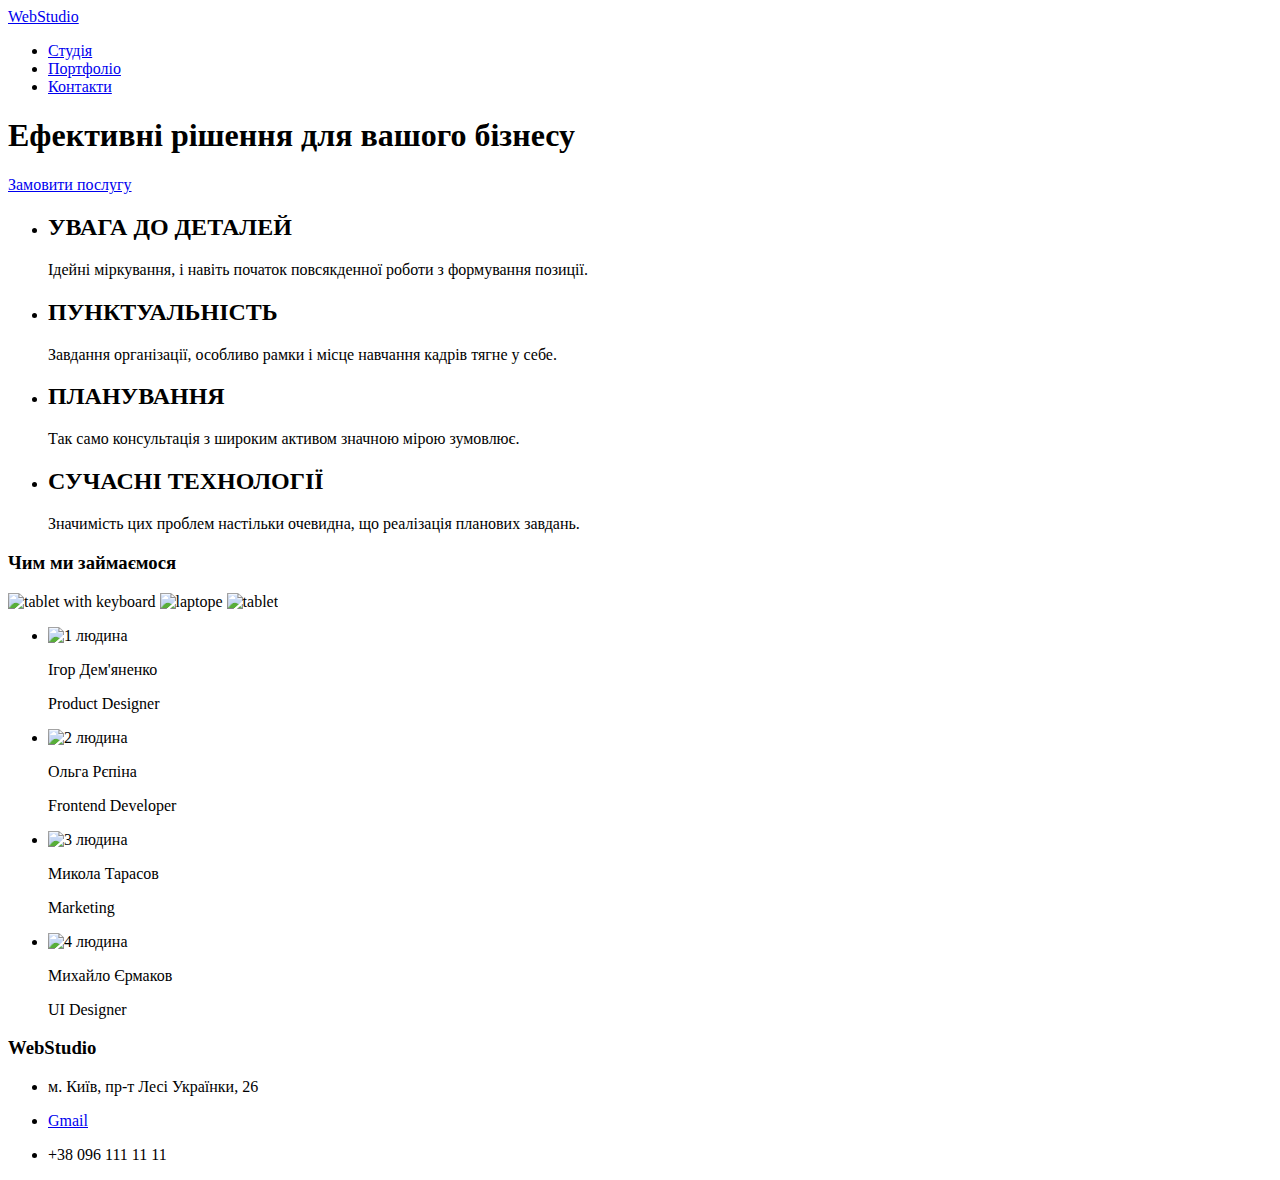
==== index.html @ ea09eccb "first commit" ====
<!DOCTYPE html>
<html lang="en">
<head>
    <meta charset="UTF-8">
    <meta name="viewport" content="width=device-width, initial-scale=1.0">
    <title>WebStudio</title>
    <link rel="stylesheet" href="styles.css">
</head>
<body>
<header>
        <a href="#" class="logo">WebStudio</a>
        <nav>
            <ul class="nav-list">
                <li><a href="#">Студія</a></li>
                <li><a href="#">Портфоліо</a></li>
                <li><a href="#">Контакти</a></li>
            </ul>
        </nav>
</header>

<main>
    <section>
        <h1>Ефективні рішення для вашого бізнесу</h1>
        <a href="#">Замовити послугу</a>
    </section>

<section>
   <ul>
    <li>
        <h2>УВАГА ДО ДЕТАЛЕЙ</h2>
        <p>Ідейні міркування, і навіть початок повсякденної роботи з формування позиції.</p>
    </li>
    <li>
        <h2>ПУНКТУАЛЬНІСТЬ</h2>
        <p>Завдання організації, особливо рамки і місце навчання кадрів тягне у себе.</p>
    </li>
    <li>
        <h2>ПЛАНУВАННЯ</h2>
        <p>Так само консультація з широким активом значною мірою зумовлює.</p>
        <li>
            <h2>СУЧАСНІ ТЕХНОЛОГІЇ</h2>
            <p>Значимість цих проблем настільки очевидна, що реалізація планових завдань.</p>
        </li>
    </li>
   </ul>
</section>   
<section>
    <h3>Чим ми займаємося</h3>
    <img src="1 ajj.jpg" alt="tablet with keyboard" width="360" height="300"> 
    <img src="2 jjj.jpg" alt="laptope" width="360" height="300">
    <img src="3 jjj.jpg" alt="tablet" width="360" height="300">
</section>
<section>
    <ul>
        <li>
            <img src="p1.jpg" alt="1 людина" width="270" height="250">
            <p>Ігор Дем'яненко</p> 
            <p>Product Designer</p>
        </li>
        <li>
            <img src="p2.jpg" alt="2 людина" width="270" height="250">
            <p>Ольга Рєпіна</p> 
            <p>Frontend Developer</p>
        </li>
        <li>
            <img src="p3.jpg" alt="3 людина" width="270" height="250">
            <p>Микола Тарасов</p> 
            <p>Marketing</p>
        </li>
        <li>
            <img src="p4.jpg" alt="4 людина" width="270" height="250">
            <p>Михайло Єрмаков</p> 
            <p>UI Designer</p>
        </li>
    </ul>
</section>
</main>

<footer>
        <h3>WebStudio</h3>
        <ul class="social-links">
            <li><p>м. Київ, пр-т Лесі Українки, 26</p></li>
            <li><a href="info@devstudio.com">Gmail</a></li>
            <li><p>+38 096 111 11 11</p></li>
        </ul>
</footer>
</body>
</html>
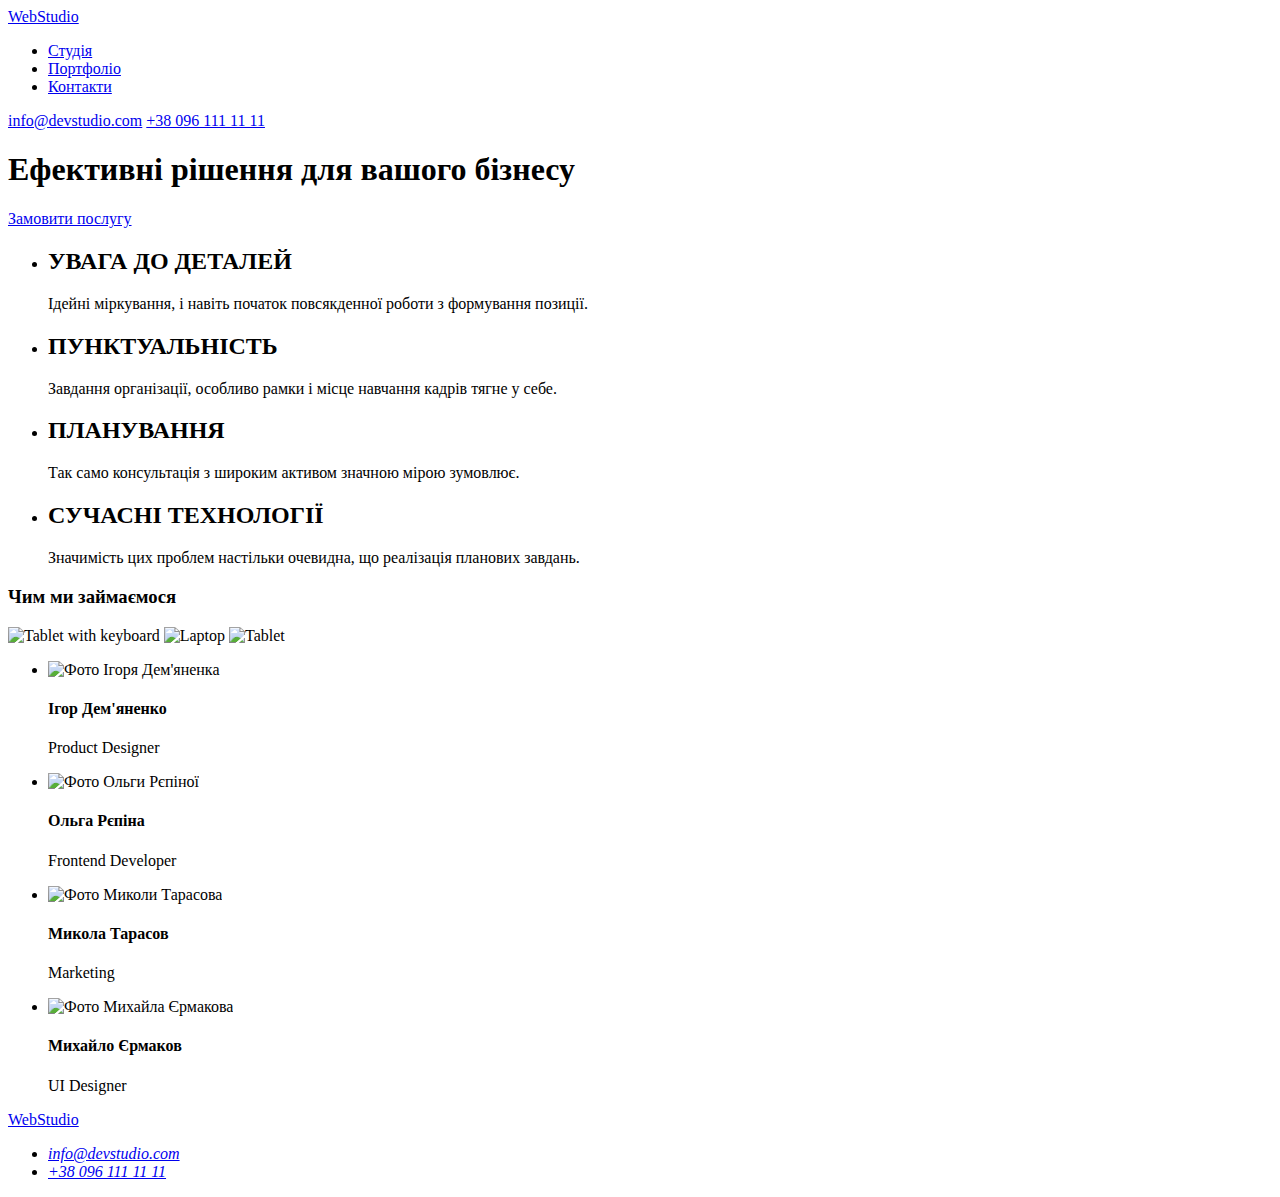
==== commit bd4d75a5: "Update index.html" ====
--- a/index.html
+++ b/index.html
@@ -3,19 +3,23 @@
 <head>
     <meta charset="UTF-8">
     <meta name="viewport" content="width=device-width, initial-scale=1.0">
+    <meta name="description" content="WebStudio - сучасні рішення для вашого бізнесу.">
     <title>WebStudio</title>
-    <link rel="stylesheet" href="styles.css">
 </head>
 <body>
 <header>
-        <a href="#" class="logo">WebStudio</a>
-        <nav>
-            <ul class="nav-list">
-                <li><a href="#">Студія</a></li>
-                <li><a href="#">Портфоліо</a></li>
-                <li><a href="#">Контакти</a></li>
-            </ul>
-        </nav>
+    <a href="#">WebStudio</a>
+    <nav>
+        <ul>
+            <li><a href="#">Студія</a></li>
+            <li><a href="#">Портфоліо</a></li>
+            <li><a href="#">Контакти</a></li>
+        </ul>
+    </nav>
+    <div>
+        <a href="mailto:info@devstudio.com">info@devstudio.com</a>
+        <a href="tel:+380961111111">+38 096 111 11 11</a>
+    </div>
 </header>
 
 <main>
@@ -24,65 +28,70 @@
         <a href="#">Замовити послугу</a>
     </section>
 
-<section>
-   <ul>
-    <li>
-        <h2>УВАГА ДО ДЕТАЛЕЙ</h2>
-        <p>Ідейні міркування, і навіть початок повсякденної роботи з формування позиції.</p>
-    </li>
-    <li>
-        <h2>ПУНКТУАЛЬНІСТЬ</h2>
-        <p>Завдання організації, особливо рамки і місце навчання кадрів тягне у себе.</p>
-    </li>
-    <li>
-        <h2>ПЛАНУВАННЯ</h2>
-        <p>Так само консультація з широким активом значною мірою зумовлює.</p>
-        <li>
-            <h2>СУЧАСНІ ТЕХНОЛОГІЇ</h2>
-            <p>Значимість цих проблем настільки очевидна, що реалізація планових завдань.</p>
-        </li>
-    </li>
-   </ul>
-</section>   
-<section>
-    <h3>Чим ми займаємося</h3>
-    <img src="1 ajj.jpg" alt="tablet with keyboard" width="360" height="300"> 
-    <img src="2 jjj.jpg" alt="laptope" width="360" height="300">
-    <img src="3 jjj.jpg" alt="tablet" width="360" height="300">
-</section>
-<section>
-    <ul>
-        <li>
-            <img src="p1.jpg" alt="1 людина" width="270" height="250">
-            <p>Ігор Дем'яненко</p> 
-            <p>Product Designer</p>
-        </li>
-        <li>
-            <img src="p2.jpg" alt="2 людина" width="270" height="250">
-            <p>Ольга Рєпіна</p> 
-            <p>Frontend Developer</p>
-        </li>
-        <li>
-            <img src="p3.jpg" alt="3 людина" width="270" height="250">
-            <p>Микола Тарасов</p> 
-            <p>Marketing</p>
-        </li>
-        <li>
-            <img src="p4.jpg" alt="4 людина" width="270" height="250">
-            <p>Михайло Єрмаков</p> 
-            <p>UI Designer</p>
-        </li>
-    </ul>
-</section>
+    <section>
+        <ul>
+            <li>
+                <h2>УВАГА ДО ДЕТАЛЕЙ</h2>
+                <p>Ідейні міркування, і навіть початок повсякденної роботи з формування позиції.</p>
+            </li>
+            <li>
+                <h2>ПУНКТУАЛЬНІСТЬ</h2>
+                <p>Завдання організації, особливо рамки і місце навчання кадрів тягне у себе.</p>
+            </li>
+            <li>
+                <h2>ПЛАНУВАННЯ</h2>
+                <p>Так само консультація з широким активом значною мірою зумовлює.</p>
+            </li>
+            <li>
+                <h2>СУЧАСНІ ТЕХНОЛОГІЇ</h2>
+                <p>Значимість цих проблем настільки очевидна, що реалізація планових завдань.</p>
+            </li>
+        </ul>
+    </section>
+
+    <section>
+        <h3>Чим ми займаємося</h3>
+        <div>
+            <img src="1_ajj.jpg" alt="Tablet with keyboard" width="360" height="300"> 
+            <img src="2_jjj.jpg" alt="Laptop" width="360" height="300">
+            <img src="3_jjj.jpg" alt="Tablet" width="360" height="300">
+        </div>
+    </section>
+
+    <section>
+        <ul>
+            <li>
+                <img src="p1.jpg" alt="Фото Ігоря Дем'яненка" width="270" height="250">
+                <h4>Ігор Дем'яненко</h4>
+                <p>Product Designer</p> 
+            </li>
+            <li>
+                <img src="p2.jpg" alt="Фото Ольги Рєпіної" width="270" height="250">
+                <h4>Ольга Рєпіна</h4>
+                <p>Frontend Developer</p> 
+            </li>
+            <li>
+                <img src="p3.jpg" alt="Фото Миколи Тарасова" width="270" height="250">
+                <h4>Микола Тарасов</h4>
+                <p>Marketing</p> 
+            </li>
+            <li>
+                <img src="p4.jpg" alt="Фото Михайла Єрмакова" width="270" height="250">
+                <h4>Михайло Єрмаков</h4>
+                <p>UI Designer</p> 
+            </li>
+        </ul>
+    </section>
 </main>
 
 <footer>
-        <h3>WebStudio</h3>
-        <ul class="social-links">
-            <li><p>м. Київ, пр-т Лесі Українки, 26</p></li>
-            <li><a href="info@devstudio.com">Gmail</a></li>
-            <li><p>+38 096 111 11 11</p></li>
+    <a href="#">WebStudio</a>
+    <address>
+        <ul>
+            <li><a href="mailto:info@devstudio.com">info@devstudio.com</a></li>
+            <li><a href="tel:+380961111111">+38 096 111 11 11</a></li>
         </ul>
+    </address>
 </footer>
 </body>
-</html>+</html>
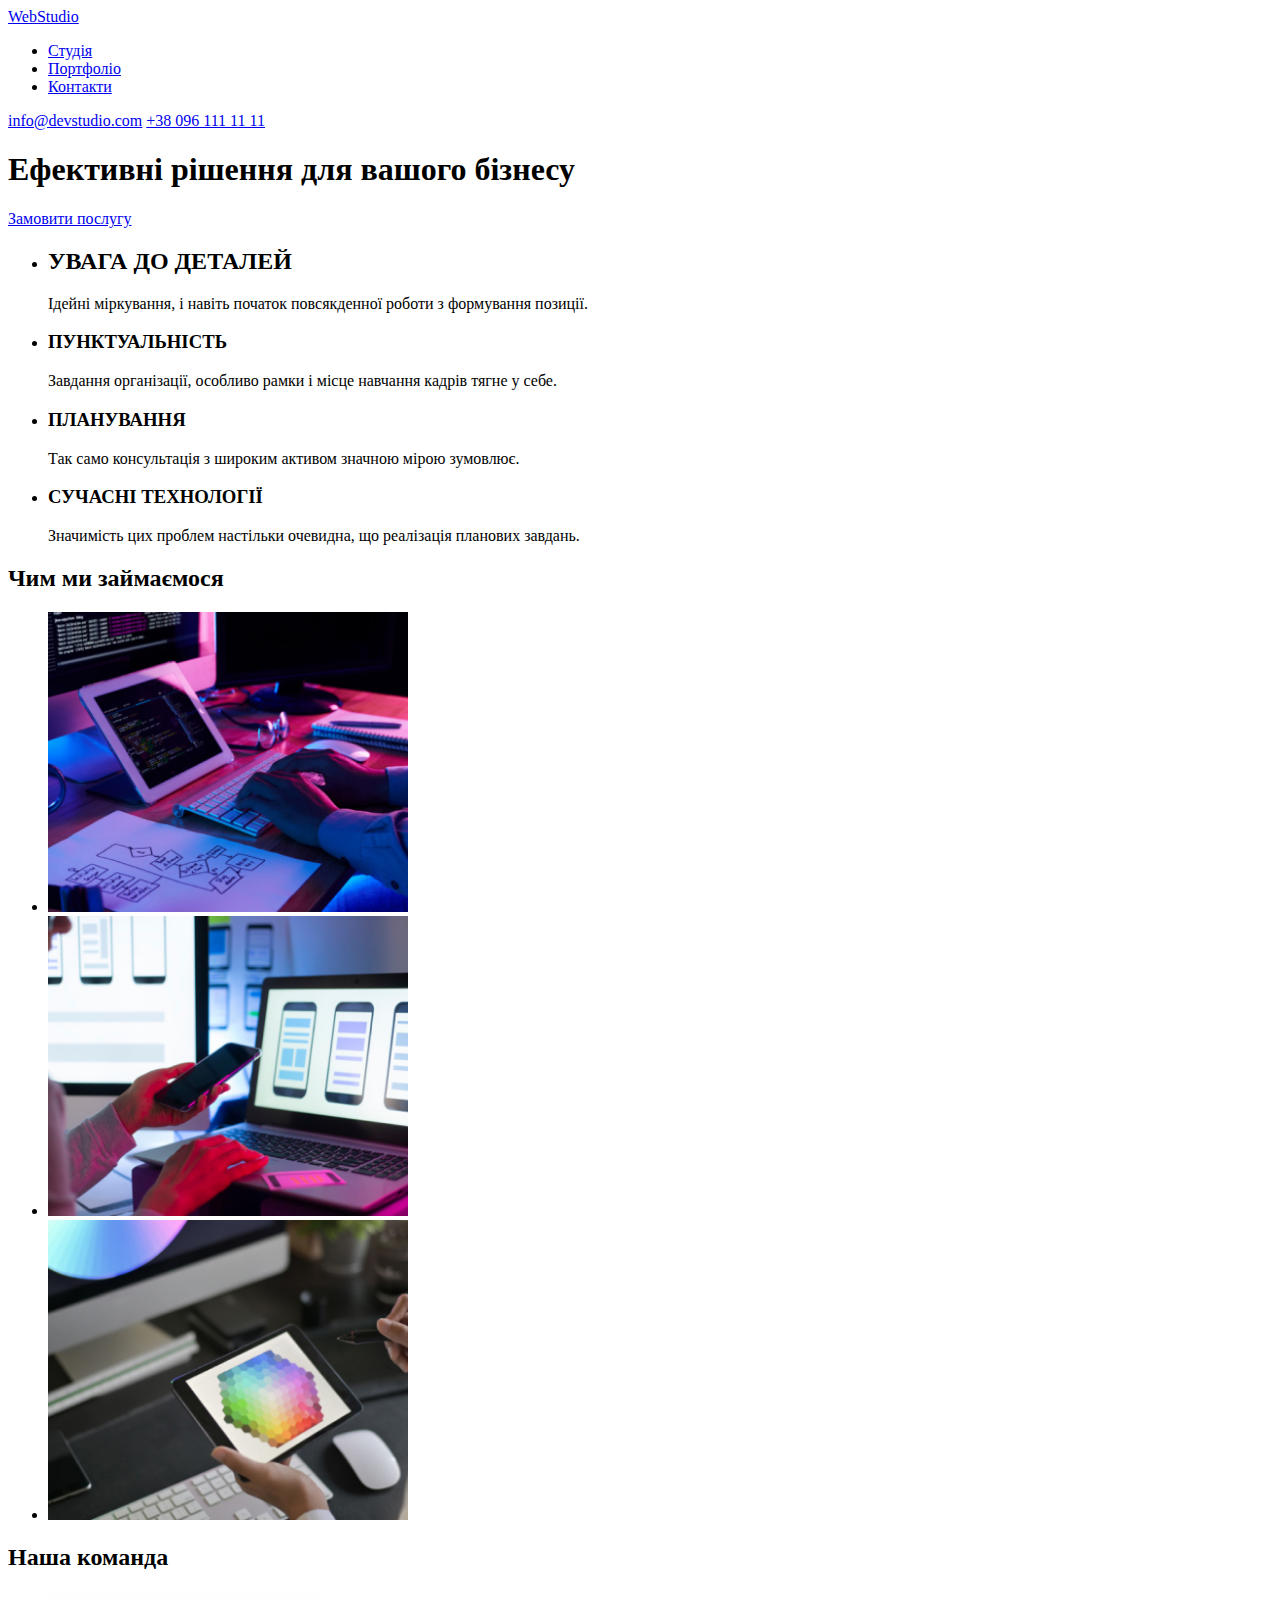
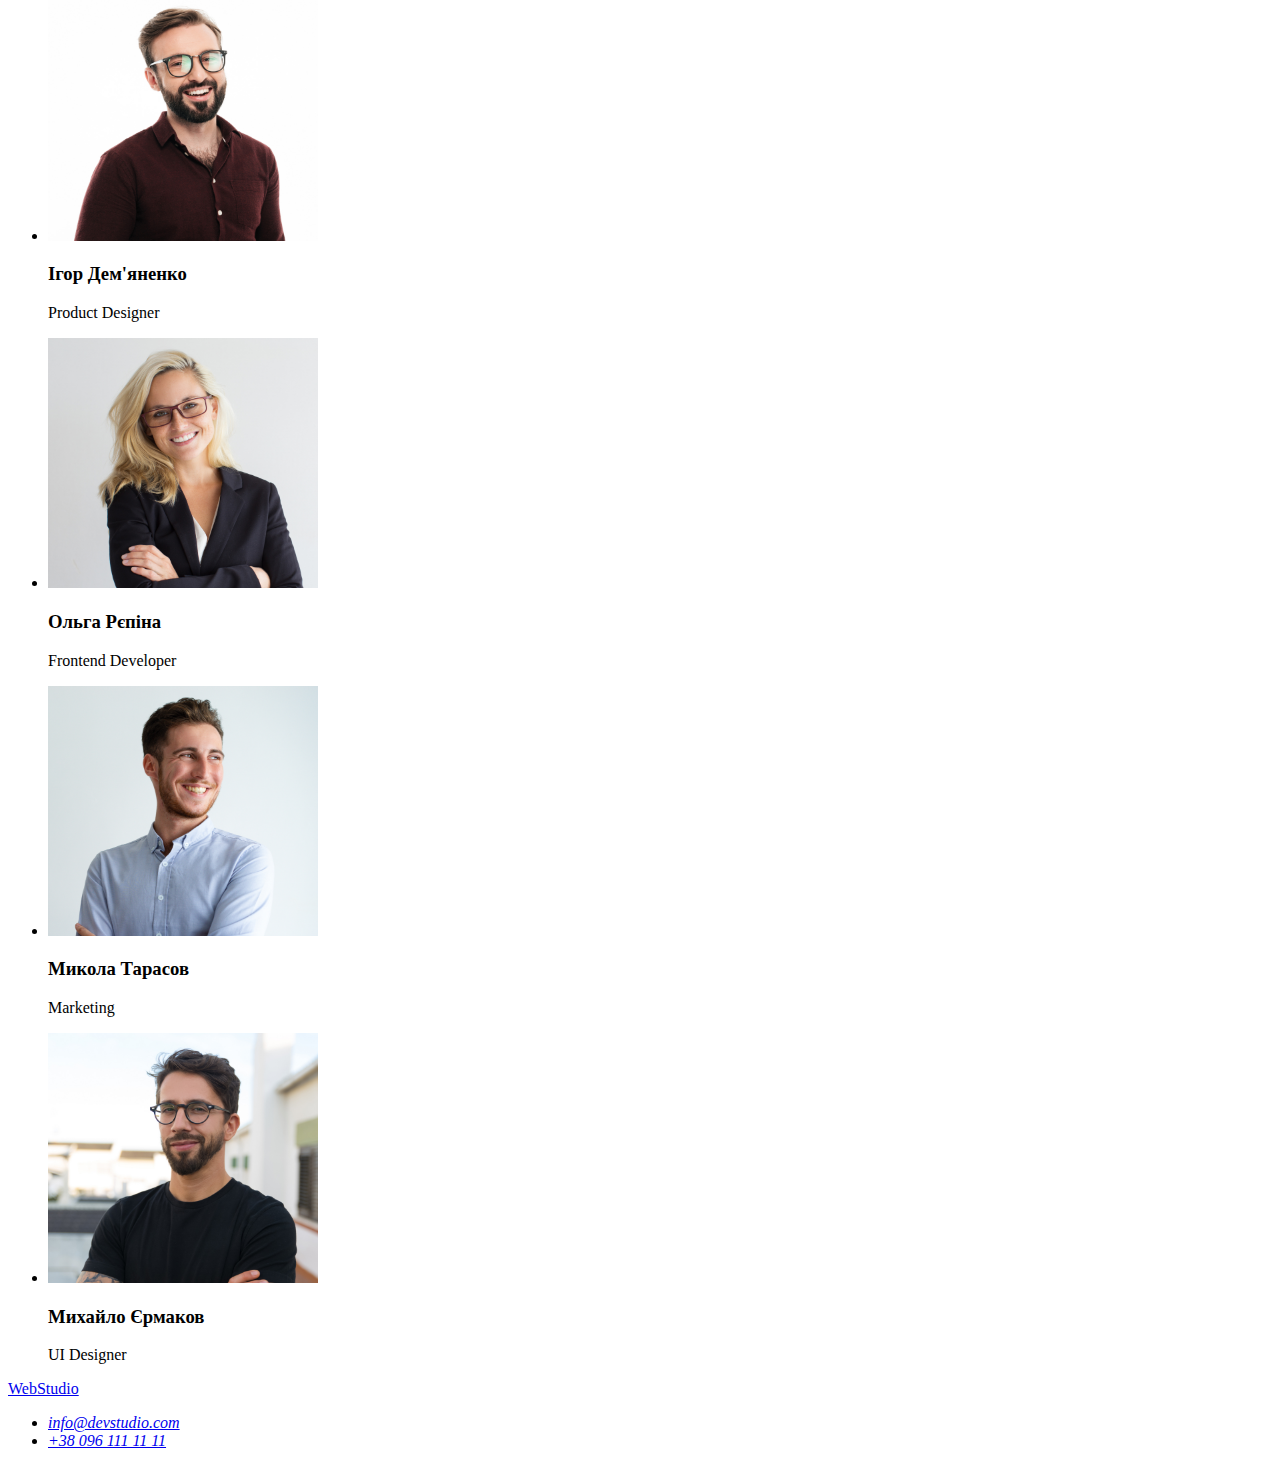
==== commit d794f43d: "змінив файл" ====
--- a/index.html
+++ b/index.html
@@ -5,6 +5,7 @@
     <meta name="viewport" content="width=device-width, initial-scale=1.0">
     <meta name="description" content="WebStudio - сучасні рішення для вашого бізнесу.">
     <title>WebStudio</title>
+    <link rel="stylesheet" href="./css/styles.css">
 </head>
 <body>
 <header>
@@ -35,49 +36,57 @@
                 <p>Ідейні міркування, і навіть початок повсякденної роботи з формування позиції.</p>
             </li>
             <li>
-                <h2>ПУНКТУАЛЬНІСТЬ</h2>
+                <h3>ПУНКТУАЛЬНІСТЬ</h3>
                 <p>Завдання організації, особливо рамки і місце навчання кадрів тягне у себе.</p>
             </li>
             <li>
-                <h2>ПЛАНУВАННЯ</h2>
+                <h3>ПЛАНУВАННЯ</h3>
                 <p>Так само консультація з широким активом значною мірою зумовлює.</p>
             </li>
             <li>
-                <h2>СУЧАСНІ ТЕХНОЛОГІЇ</h2>
+                <h3>СУЧАСНІ ТЕХНОЛОГІЇ</h3>
                 <p>Значимість цих проблем настільки очевидна, що реалізація планових завдань.</p>
             </li>
         </ul>
     </section>
 
     <section>
-        <h3>Чим ми займаємося</h3>
+        <h2>Чим ми займаємося</h2>
         <div>
-            <img src="1_ajj.jpg" alt="Tablet with keyboard" width="360" height="300"> 
-            <img src="2_jjj.jpg" alt="Laptop" width="360" height="300">
-            <img src="3_jjj.jpg" alt="Tablet" width="360" height="300">
+            <ul>
+                <li>
+                    <img src="images/1 ajj.jpg" alt="Tablet with keyboard" width="360" height="300">
+                </li>
+                <li>
+                    <img src="images/2 jjj.jpg" alt="Laptop" width="360" height="300">
+                </li>
+                <li>
+                    <img src="images/3 jjj.jpg" alt="Tablet" width="360" height="300">
+                </li>
+            </ul>
         </div>
     </section>
-
+        <h2>Наша команда</h2>
     <section>
         <ul>
             <li>
-                <img src="p1.jpg" alt="Фото Ігоря Дем'яненка" width="270" height="250">
-                <h4>Ігор Дем'яненко</h4>
+                <img src="images/p1.jpg" alt="Фото Ігоря Дем'яненка" width="270" height="250">
+                <h3>Ігор Дем'яненко</h3>
                 <p>Product Designer</p> 
             </li>
             <li>
-                <img src="p2.jpg" alt="Фото Ольги Рєпіної" width="270" height="250">
-                <h4>Ольга Рєпіна</h4>
+                <img src="images/p2.jpg" alt="Фото Ольги Рєпіної" width="270" height="250">
+                <h3>Ольга Рєпіна</h3>
                 <p>Frontend Developer</p> 
             </li>
             <li>
-                <img src="p3.jpg" alt="Фото Миколи Тарасова" width="270" height="250">
-                <h4>Микола Тарасов</h4>
+                <img src="images/p3.jpg" alt="Фото Миколи Тарасова" width="270" height="250">
+                <h3>Микола Тарасов</h3>
                 <p>Marketing</p> 
             </li>
             <li>
-                <img src="p4.jpg" alt="Фото Михайла Єрмакова" width="270" height="250">
-                <h4>Михайло Єрмаков</h4>
+                <img src="images/p4.jpg" alt="Фото Михайла Єрмакова" width="270" height="250">
+                <h3>Михайло Єрмаков</h3>
                 <p>UI Designer</p> 
             </li>
         </ul>
--- a/css/styles.css
+++ b/css/styles.css
@@ -0,0 +1,9 @@
+a[href^="https"] {
+    color: red;
+  }
+  
+  
+  ul + p {
+    font-size: 24px;
+  }
+  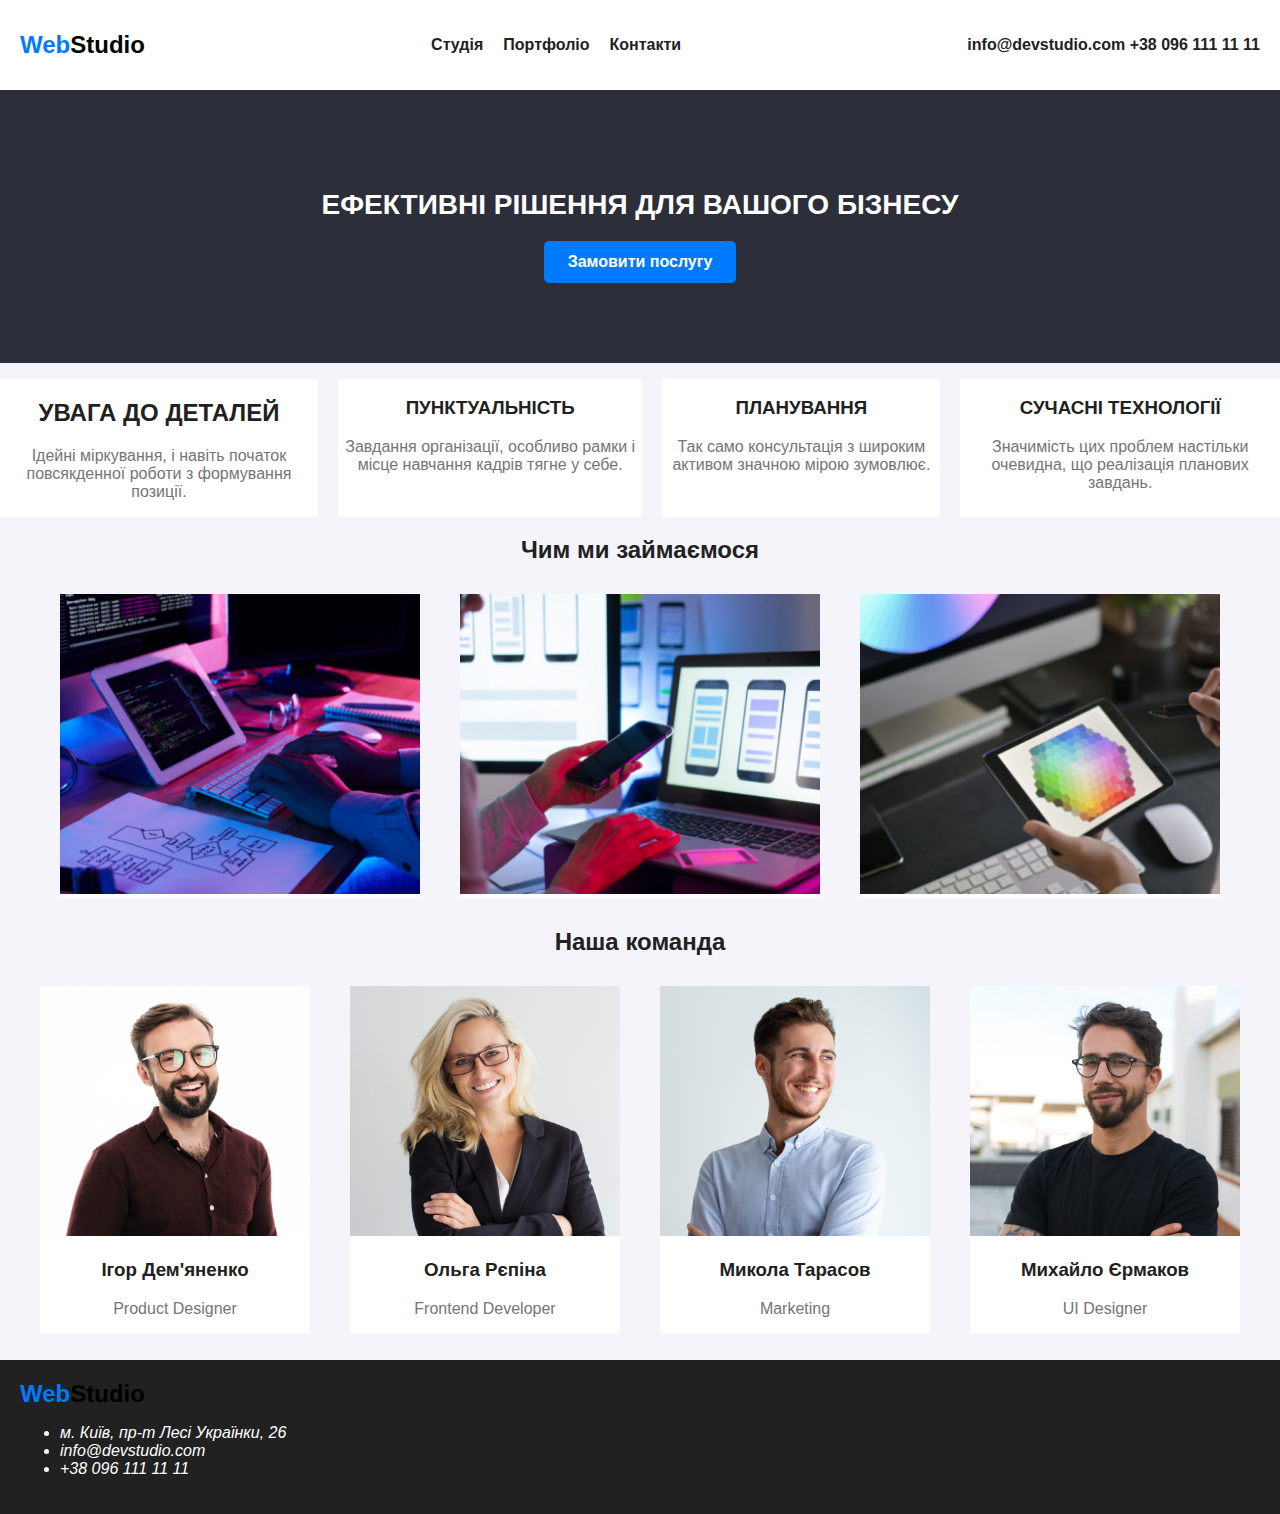
==== commit c0941327: "доробив webstudio" ====
--- a/index.html
+++ b/index.html
@@ -9,7 +9,7 @@
 </head>
 <body>
 <header>
-    <a href="#">WebStudio</a>
+    <a href="#" class="logo"><span class="blue">Web</span><span class="black">Studio</span></a>
     <nav>
         <ul>
             <li><a href="#">Студія</a></li>
@@ -25,9 +25,12 @@
 
 <main>
     <section>
-        <h1>Ефективні рішення для вашого бізнесу</h1>
-        <a href="#">Замовити послугу</a>
-    </section>
+        <section class="full-width-box">
+            <h1>ЕФЕКТИВНІ РІШЕННЯ ДЛЯ ВАШОГО БІЗНЕСУ</h1>
+            <a href="#" class="btn">Замовити послугу</a>
+        </section>
+        
+    
 
     <section>
         <ul>
@@ -50,24 +53,17 @@
         </ul>
     </section>
 
-    <section>
+    <section class="section-center">
         <h2>Чим ми займаємося</h2>
-        <div>
-            <ul>
-                <li>
-                    <img src="images/1 ajj.jpg" alt="Tablet with keyboard" width="360" height="300">
-                </li>
-                <li>
-                    <img src="images/2 jjj.jpg" alt="Laptop" width="360" height="300">
-                </li>
-                <li>
-                    <img src="images/3 jjj.jpg" alt="Tablet" width="360" height="300">
-                </li>
-            </ul>
-        </div>
+        <ul>
+            <li><img src="images/1ajj.jpg" alt="Tablet with keyboard" width="360" height="300"></li>
+            <li><img src="images/2jjj.jpg" alt="Laptop" width="360" height="300"></li>
+            <li><img src="images/3jjj.jpg" alt="Tablet" width="360" height="300"></li>
+        </ul>
     </section>
+    
+    <section class="section-center">
         <h2>Наша команда</h2>
-    <section>
         <ul>
             <li>
                 <img src="images/p1.jpg" alt="Фото Ігоря Дем'яненка" width="270" height="250">
@@ -94,13 +90,14 @@
 </main>
 
 <footer>
-    <a href="#">WebStudio</a>
+    <a href="#" class="logo"><span class="blue">Web</span><span class="black">Studio</span></a>
     <address>
         <ul>
+            <li><a href="м. Київ, пр-т Лесі Українки, 26">м. Київ, пр-т Лесі Українки, 26</a></li>
             <li><a href="mailto:info@devstudio.com">info@devstudio.com</a></li>
             <li><a href="tel:+380961111111">+38 096 111 11 11</a></li>
         </ul>
     </address>
 </footer>
 </body>
-</html>
+</html>--- a/css/styles.css
+++ b/css/styles.css
@@ -1,9 +1,204 @@
-a[href^="https"] {
-    color: red;
-  }
-  
-  
-  ul + p {
-    font-size: 24px;
-  }
-  +:root {
+  --primary-color: #2196F3;
+  --secondary-color: #757575;
+  --dark-color: #212121;
+  --light-color: #FFFFFF;
+  --bg-color: #F5F4FA;
+  --blue-color: #007BFF;
+  --black-color: #000;
+  --background-dark: #2C2C3A;
+  --white-color: #FFFFFF;
+}
+
+body {
+  margin: 0;
+  font-family: Arial, sans-serif;
+  background-color: var(--background-dark);
+  color: var(--white-color);
+
+}
+a:hover {
+  color: blue;
+}
+
+
+header {
+  display: flex;
+  justify-content: space-between;
+  align-items: center;
+  padding: 20px;
+  background-color: var(--background-dark);
+}
+
+.logo {
+  font-size: 24px;
+  font-weight: bold;
+}
+
+.logo .blue {
+  color: var(--blue-color);
+}
+
+.logo .black {
+  color: var(--black-color);
+}
+.section-center {
+  text-align: center;
+}
+
+.section-center ul {
+  display: flex;
+  justify-content: center;
+  flex-wrap: wrap;
+  padding: 0;
+  list-style: none;
+}
+
+.section-center ul li {
+  margin: 10px;
+}
+
+.hero-section {
+  display: flex;
+  flex-direction: column;
+  justify-content: center;
+  align-items: center;
+  height: 300px; /* Задайте відповідний розмір */
+  background-color: var(--background-dark);
+  text-align: center;
+  display: inline-block;
+  padding: 10px 20px;
+  color: var(--white-color);
+  text-decoration: none;
+  font-size: 16px;
+  
+}
+
+.hero-section h1 {
+  font-size: 24px;
+  font-weight: bold;
+  margin-bottom: 20px;
+}
+
+.hero-section a {
+  display: inline-block;
+  padding: 10px 20px;
+  background-color: var(--blue-color);
+  color: var(--white-color);
+  text-decoration: none;
+  font-size: 16px;
+  border-radius: 5px;
+}
+
+.hero-section a:hover {
+  background-color: #0056b3; 
+}
+
+
+body {
+  font-family: Arial, sans-serif;
+  color: var(--dark-color);
+  background-color: var(--bg-color);
+  margin: 0;
+  padding: 0;
+}
+
+
+header {
+  background-color: var(--light-color);
+  padding: 20px;
+  display: flex;
+  justify-content: space-between;
+  align-items: center;
+}
+
+header a {
+  text-decoration: none;
+  color: var(--dark-color);
+  font-weight: bold;
+}
+
+nav ul {
+  list-style: none;
+  display: flex;
+  gap: 20px;
+  padding: 0;
+  
+}
+
+nav ul li a {
+  color: var(--dark-color);
+  text-decoration: none;
+}
+
+
+section {
+  padding: 0;
+  margin: 0;
+}
+
+.full-width-box {
+  background-color: #2C2E3A; /* Темно-сірий/чорний фон */
+  width: 100vw; /* Робить блок на всю ширину екрану */
+  padding: 80px 0; /* Внутрішній відступ */
+  text-align: center;
+}
+
+h1 {
+  color: white; /* Білий текст */
+  font-size: 28px;
+  font-weight: bold;
+  text-transform: uppercase;
+  margin-bottom: 20px;
+}
+
+.btn {
+  display: inline-block;
+  padding: 12px 24px;
+  background-color: #007BFF; /* Синій фон кнопки */
+  color: #FFFFFF; /* Білий текст */
+  text-decoration: none;
+  font-size: 16px;
+  font-weight: bold;
+  border-radius: 5px;
+  border: none;
+  cursor: pointer;
+  transition: background-color 0.3s ease;
+}
+
+
+ h2, h3 {
+  color: var(--dark-color);
+  text-align: center;
+}
+
+p {
+  color: var(--secondary-color);
+}
+
+
+section ul {
+  list-style: none;
+  display: flex;
+  gap: 20px;
+  padding: 0;
+}
+
+section ul li {
+  text-align: center;
+  background-color: var(--light-color);
+  
+  
+}
+
+
+footer {
+  background-color: var(--dark-color);
+  color: var(--light-color);
+  padding: 20px;
+}
+
+footer a {
+  color: var(--light-color);
+  text-decoration: none;
+}
